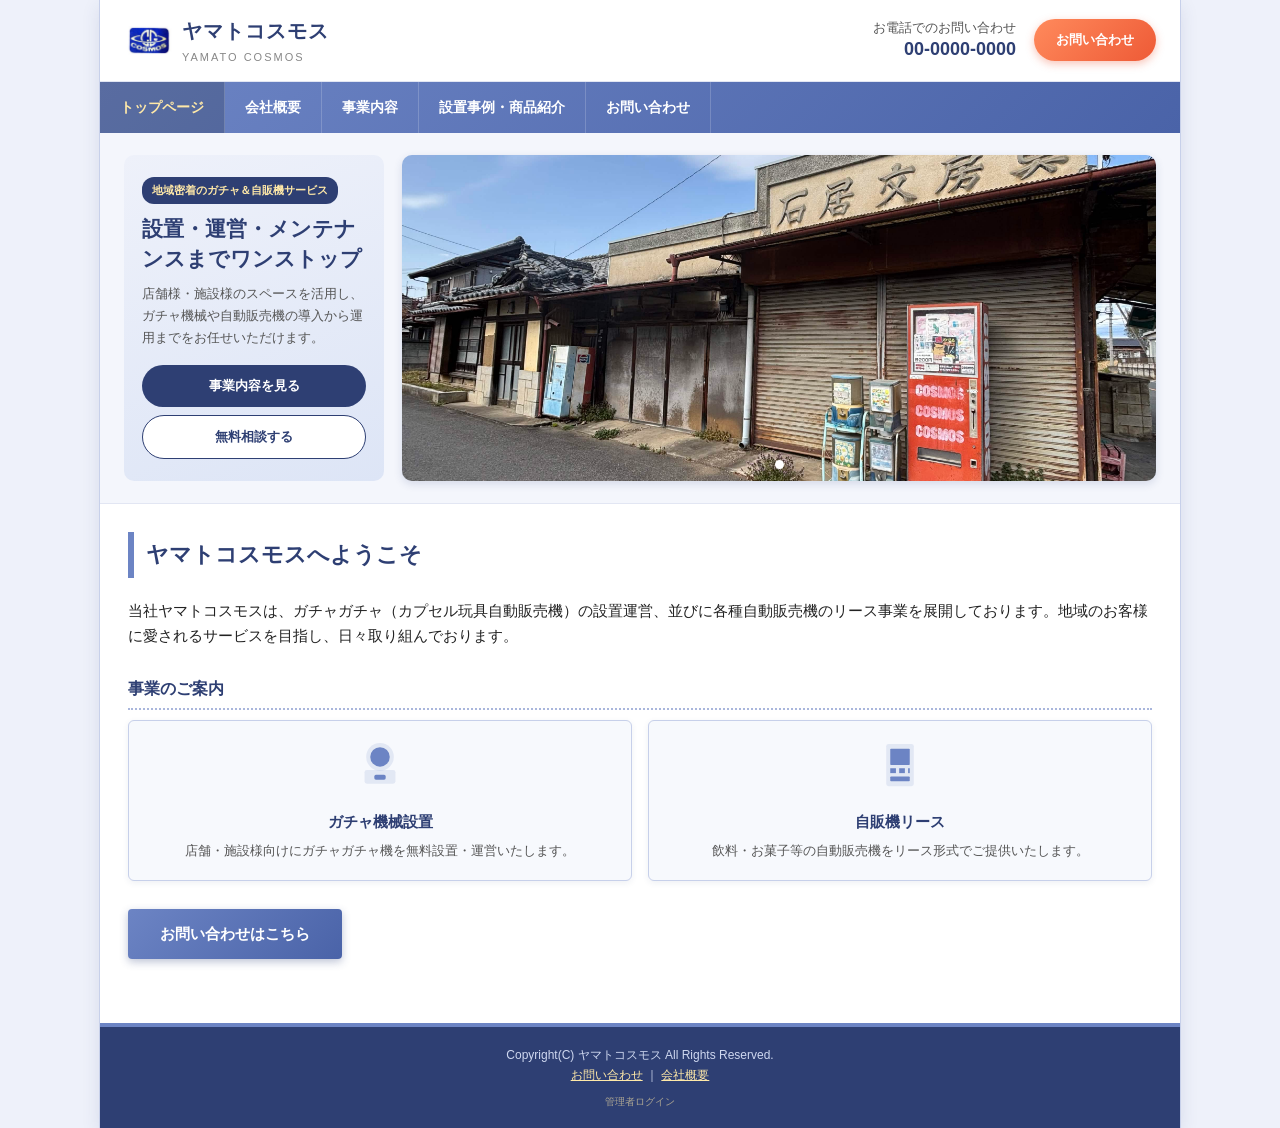
==== index.html @ c3f6469b "管理者ページをインライン編集方式に変更、フッターに管理者ログインリンクを追加" ====
<!DOCTYPE html>
<html lang="ja">
<head>
<meta charset="UTF-8">
<meta name="viewport" content="width=device-width, initial-scale=1">
<title>ヤマトコスモス｜ガチャ機械設置・自販機リース事業</title>
<meta name="description" content="ヤマトコスモスはガチャ機械の設置運営および自動販売機リース事業を行っております。">
<link rel="stylesheet" href="style.css">
</head>
<body>
<div class="page-wrap">

<div class="top-bar">
  <div class="logo-block">
    <img class="logo-img" src="images/cosmos-logo.jpg" data-ck="logo.src" data-ck-attr="src" alt="ヤマトコスモス ロゴ">
    <div>
      <div class="logo-text-main">ヤマトコスモス</div>
      <div class="logo-text-sub">YAMATO COSMOS</div>
    </div>
  </div>
  <div class="top-actions">
    <div class="top-tel">お電話でのお問い合わせ<br><span class="tel-number" data-ck="site.tel">00-0000-0000</span></div>
    <a class="top-cta" href="contact.html">お問い合わせ</a>
  </div>
</div>

<nav class="nav-bar">
  <ul>
    <li><a href="index.html" class="is-current">トップページ</a></li>
    <li><a href="company.html">会社概要</a></li>
    <li><a href="business.html">事業内容</a></li>
    <li><a href="products.html">設置事例・商品紹介</a></li>
    <li><a href="contact.html">お問い合わせ</a></li>
  </ul>
</nav>

<div class="hero-section">
  <div class="hero-intro">
    <span class="hero-tag" data-ck="index.heroTag">地域密着のガチャ＆自販機サービス</span>
    <h2 data-ck="index.heroTitle">設置・運営・メンテナンスまでワンストップ</h2>
    <p data-ck="index.heroDesc">店舗様・施設様のスペースを活用し、ガチャ機械や自動販売機の導入から運用までをお任せいただけます。</p>
    <div class="hero-buttons">
      <a class="hero-btn primary" href="business.html">事業内容を見る</a>
      <a class="hero-btn secondary" href="contact.html">無料相談する</a>
    </div>
  </div>
  <div class="hero-slideshow" id="hero-slideshow">
    <!-- スライド画像はここに追加/差し替えしてください -->
    <img src="images/slideshow/slide1.jpg" alt="ヤマトコスモス 写真1" class="slide is-active">
    <div class="slideshow-dots"></div>
  </div>
</div>

<div class="content">

  <h2 class="page-heading" data-ck="index.welcomeTitle">ヤマトコスモスへようこそ</h2>

  <p data-ck="index.welcomeBody">
    当社ヤマトコスモスは、ガチャガチャ（カプセル玩具自動販売機）の設置運営、
    並びに各種自動販売機のリース事業を展開しております。
    地域のお客様に愛されるサービスを目指し、日々取り組んでおります。
  </p>

  <h3 class="sub-heading">事業のご案内</h3>
  <div class="card-grid">
    <div class="icon-card">
      <svg viewBox="0 0 64 64" fill="none" xmlns="http://www.w3.org/2000/svg">
        <circle cx="32" cy="22" r="17" fill="#6c84c4" fill-opacity="0.15"/>
        <circle cx="32" cy="22" r="12" fill="#6c84c4"/>
        <rect x="13" y="38" width="38" height="17" rx="3" fill="#6c84c4" fill-opacity="0.15"/>
        <rect x="25" y="44" width="14" height="6" rx="2" fill="#6c84c4"/>
      </svg>
      <h4 data-ck="index.card1Title">ガチャ機械設置</h4>
      <p data-ck="index.card1Body">店舗・施設様向けにガチャガチャ機を無料設置・運営いたします。</p>
    </div>
    <div class="icon-card">
      <svg viewBox="0 0 64 64" fill="none" xmlns="http://www.w3.org/2000/svg">
        <rect x="15" y="6" width="34" height="52" rx="3" fill="#6c84c4" fill-opacity="0.15"/>
        <rect x="20" y="12" width="24" height="20" rx="1" fill="#6c84c4"/>
        <rect x="20" y="36" width="7" height="6" fill="#6c84c4"/>
        <rect x="31" y="36" width="7" height="6" fill="#6c84c4"/>
        <rect x="42" y="36" width="2" height="6" fill="#6c84c4"/>
        <rect x="20" y="46" width="24" height="6" rx="1" fill="#6c84c4"/>
      </svg>
      <h4 data-ck="index.card2Title">自販機リース</h4>
      <p data-ck="index.card2Body">飲料・お菓子等の自動販売機をリース形式でご提供いたします。</p>
    </div>
  </div>

  <div class="button-row">
    <a class="contact-button" href="contact.html">お問い合わせはこちら</a>
  </div>

</div>

<div class="footer-bar">
  Copyright(C) ヤマトコスモス All Rights Reserved.<br>
  <a href="contact.html">お問い合わせ</a> ｜ <a href="company.html">会社概要</a>
  <a class="admin-link" href="admin/index.html">管理者ログイン</a>
</div>

</div>
<script src="content-loader.js"></script>
<script src="edit-mode.js"></script>
<script src="slideshow.js"></script>
</body>
</html>
---- style.css ----
@charset "UTF-8";

* {
  box-sizing: border-box;
}

body {
  margin: 0;
  padding: 0;
  background-color: #eef1fa;
  font-family: "Yu Gothic", "Hiragino Kaku Gothic ProN", "Meiryo", "MS Pゴシック", sans-serif;
  font-size: 15px;
  color: #222222;
  line-height: 1.7;
}

a {
  color: #2347a8;
}

a:hover {
  color: #d6433d;
}

.page-wrap {
  max-width: 1080px;
  margin: 0 auto;
  background-color: #ffffff;
  box-shadow: 0 0 0 1px #c7d0ea, 0 6px 18px rgba(40, 60, 120, 0.12);
}

/* ===== トップバー（ロゴ＋連絡先） ===== */
.top-bar {
  position: relative;
  background-color: #ffffff;
  border-bottom: 1px solid #e2e6f3;
  padding: 14px 24px;
  display: flex;
  align-items: center;
  justify-content: space-between;
  flex-wrap: wrap;
  gap: 10px;
  overflow: hidden;
}

.logo-block {
  display: flex;
  align-items: center;
  gap: 10px;
}

.logo-img {
  width: 48px;
  height: 48px;
  object-fit: contain;
}

.logo-text-main {
  font-size: 20px;
  font-weight: bold;
  color: #2e3f73;
  letter-spacing: 1px;
}

.logo-text-sub {
  font-size: 11px;
  color: #888888;
  letter-spacing: 2px;
}

.top-actions {
  display: flex;
  align-items: center;
  gap: 18px;
  font-size: 13px;
}

.top-tel {
  text-align: right;
  color: #555555;
  line-height: 1.4;
}

.top-tel .tel-number {
  font-size: 18px;
  font-weight: bold;
  color: #2e3f73;
}

.top-cta {
  display: inline-block;
  background: linear-gradient(135deg, #ff8a5c 0%, #ee5a36 100%);
  color: #ffffff;
  font-weight: bold;
  padding: 10px 22px;
  border-radius: 24px;
  text-decoration: none;
  font-size: 13px;
  box-shadow: 0 3px 8px rgba(238, 90, 54, 0.35);
}

.top-cta:hover {
  background: linear-gradient(135deg, #ee5a36 0%, #d9431e 100%);
  color: #ffffff;
}

/* ===== アイコンナビ ===== */
.nav-bar {
  background: linear-gradient(135deg, #6c84c4 0%, #4a63a8 100%);
}

.nav-bar ul {
  list-style: none;
  margin: 0;
  padding: 0;
  display: flex;
  flex-wrap: wrap;
}

.nav-bar li {
  display: block;
}

.nav-bar li a {
  display: flex;
  align-items: center;
  color: #ffffff;
  padding: 14px 20px;
  text-decoration: none;
  font-size: 14px;
  font-weight: bold;
  border-right: 1px solid rgba(255,255,255,0.18);
}

.nav-bar li a .nav-icon {
  font-size: 18px;
}

.nav-bar li a:hover {
  background-color: rgba(255, 255, 255, 0.15);
  color: #ffe9a8;
}

.nav-bar li a.is-current {
  background-color: rgba(0, 0, 0, 0.18);
  color: #ffe9a8;
}

/* ===== ヒーロー / バナーグリッド ===== */
.hero-section {
  display: grid;
  grid-template-columns: 260px 1fr;
  gap: 18px;
  padding: 22px 24px;
  background-color: #f4f6fc;
  border-bottom: 1px solid #e2e6f3;
}

.hero-intro {
  background: linear-gradient(160deg, #eef1fa 0%, #dde5f6 100%);
  border-radius: 10px;
  padding: 22px 18px;
  display: flex;
  flex-direction: column;
  justify-content: center;
}

.hero-intro .hero-tag {
  display: inline-block;
  background-color: #2e3f73;
  color: #ffe9a8;
  font-size: 11px;
  font-weight: bold;
  padding: 4px 10px;
  border-radius: 12px;
  margin-bottom: 10px;
  width: fit-content;
}

.hero-intro h2 {
  margin: 0 0 10px 0;
  font-size: 21px;
  color: #2e3f73;
  line-height: 1.4;
}

.hero-intro p {
  margin: 0 0 16px 0;
  font-size: 13px;
  color: #555555;
}

.hero-intro .hero-buttons {
  display: flex;
  flex-direction: column;
  gap: 8px;
}

.hero-btn {
  display: block;
  text-align: center;
  padding: 10px;
  border-radius: 24px;
  font-size: 13px;
  font-weight: bold;
  text-decoration: none;
}

.hero-btn.primary {
  background-color: #2e3f73;
  color: #ffffff;
}

.hero-btn.primary:hover {
  background-color: #1f2c54;
  color: #ffffff;
}

.hero-btn.secondary {
  background-color: #ffffff;
  color: #2e3f73;
  border: 1px solid #2e3f73;
}

.hero-btn.secondary:hover {
  background-color: #eef1fa;
}

.banner-grid {
  display: grid;
  grid-template-columns: repeat(3, 1fr);
  grid-auto-rows: 130px;
  gap: 12px;
}

.banner-card {
  border-radius: 10px;
  padding: 16px;
  display: flex;
  flex-direction: column;
  justify-content: center;
  position: relative;
  overflow: hidden;
  text-decoration: none;
  color: #ffffff;
  box-shadow: 0 3px 8px rgba(40, 60, 120, 0.15);
}

.banner-card .banner-emoji {
  font-size: 30px;
  position: absolute;
  right: 12px;
  bottom: 8px;
  opacity: 0.85;
}

.banner-card .banner-kicker {
  font-size: 11px;
  font-weight: bold;
  background-color: rgba(255,255,255,0.25);
  padding: 2px 8px;
  border-radius: 10px;
  width: fit-content;
  margin-bottom: 8px;
}

.banner-card h3 {
  margin: 0;
  font-size: 15px;
  line-height: 1.4;
}

.banner-card p {
  margin: 4px 0 0 0;
  font-size: 11px;
  opacity: 0.9;
}

.banner-card.tone-blue { background: linear-gradient(135deg, #6c84c4 0%, #3a5298 100%); }
.banner-card.tone-orange { background: linear-gradient(135deg, #ffa869 0%, #ee5a36 100%); }
.banner-card.tone-green { background: linear-gradient(135deg, #7bc67e 0%, #3f9142 100%); }
.banner-card.tone-pink { background: linear-gradient(135deg, #f08bb4 0%, #d44d83 100%); }
.banner-card.tone-yellow { background: linear-gradient(135deg, #f0c349 0%, #d99a1b 100%); color: #43340a; }
.banner-card.tone-purple { background: linear-gradient(135deg, #a78bdb 0%, #6c4fb0 100%); }

.banner-card.span-2 {
  grid-column: span 2;
}

/* ===== ヒーロー写真スライドショー ===== */
.hero-slideshow {
  position: relative;
  border-radius: 10px;
  overflow: hidden;
  background-color: #dde5f6;
  box-shadow: 0 3px 8px rgba(40, 60, 120, 0.15);
  min-height: 280px;
}

.hero-slideshow .slide {
  position: absolute;
  top: 0;
  left: 0;
  width: 100%;
  height: 100%;
  object-fit: cover;
  opacity: 0;
  transition: opacity 0.8s ease;
}

.hero-slideshow .slide.is-active {
  opacity: 1;
}

.slideshow-dots {
  position: absolute;
  bottom: 12px;
  left: 0;
  right: 0;
  display: flex;
  justify-content: center;
  gap: 8px;
  z-index: 2;
}

.slideshow-dot {
  width: 9px;
  height: 9px;
  border-radius: 50%;
  background-color: rgba(255, 255, 255, 0.6);
  cursor: pointer;
}

.slideshow-dot.is-active {
  background-color: #ffffff;
}

/* ===== メインコンテンツ ===== */
.content {
  padding: 28px 28px 36px;
}

h2.page-heading {
  font-size: 22px;
  color: #2e3f73;
  border-left: 6px solid #6c84c4;
  padding: 4px 0 4px 12px;
  margin: 0 0 20px 0;
}

h3.sub-heading {
  font-size: 16px;
  color: #2e3f73;
  margin: 26px 0 10px 0;
  padding-bottom: 6px;
  border-bottom: 2px dotted #a9b6dc;
}

p {
  margin: 0 0 14px 0;
}

/* ===== お知らせ ===== */
.notice-box {
  background-color: #fffaf0;
  border: 1px solid #e8d8a8;
  border-left: 6px solid #e8b13a;
  padding: 14px 18px;
  margin-bottom: 24px;
  border-radius: 2px;
}

.notice-box strong {
  color: #b9790f;
}

.notice-box ul {
  margin: 8px 0 0 0;
  padding-left: 18px;
}

.notice-box li {
  margin-bottom: 4px;
}

/* ===== 情報テーブル ===== */
.info-table {
  width: 100%;
  border-collapse: collapse;
  margin-bottom: 20px;
  box-shadow: 0 1px 3px rgba(0,0,0,0.08);
}

.info-table th, .info-table td {
  border: 1px solid #c7d0ea;
  padding: 10px 14px;
  text-align: left;
  vertical-align: top;
}

.info-table th {
  width: 140px;
  background-color: #eef1fa;
  color: #2e3f73;
  white-space: nowrap;
}

.info-table td {
  background-color: #ffffff;
}

/* ===== カード/グリッド ===== */
.card-grid {
  display: grid;
  grid-template-columns: repeat(2, 1fr);
  gap: 16px;
  margin-bottom: 24px;
}

.icon-card, .card {
  background-color: #f7f9fd;
  border: 1px solid #c7d0ea;
  border-radius: 6px;
  padding: 18px 14px;
  text-align: center;
  box-shadow: 0 2px 6px rgba(40, 60, 120, 0.08);
  transition: transform 0.15s ease, box-shadow 0.15s ease;
}

.icon-card:hover, .card:hover {
  transform: translateY(-2px);
  box-shadow: 0 4px 10px rgba(40, 60, 120, 0.16);
}

.icon-card svg {
  width: 52px;
  height: 52px;
  margin-bottom: 10px;
}

.icon-card h4, .card h4 {
  margin: 0 0 6px 0;
  font-size: 15px;
  color: #2e3f73;
}

.icon-card p, .card p {
  margin: 0;
  font-size: 13px;
  color: #555555;
}

/* ===== ギャラリー ===== */
.gallery-grid {
  display: grid;
  grid-template-columns: repeat(3, 1fr);
  gap: 14px;
  margin-bottom: 24px;
}

.gallery-grid figure {
  margin: 0;
  background-color: #f7f9fd;
  border: 1px solid #c7d0ea;
  border-radius: 6px;
  padding: 6px;
  box-shadow: 0 2px 6px rgba(40, 60, 120, 0.08);
}

.gallery-grid img {
  width: 100%;
  height: 120px;
  object-fit: cover;
  display: block;
  border-radius: 3px;
}

.gallery-grid figcaption {
  font-size: 12px;
  margin-top: 6px;
  text-align: center;
  color: #444444;
}

.photo-placeholder {
  width: 100%;
  height: 120px;
  background: repeating-linear-gradient(45deg, #eef1fa, #eef1fa 10px, #e3e8f7 10px, #e3e8f7 20px);
  border: 1px dashed #a9b6dc;
  border-radius: 3px;
  display: flex;
  align-items: center;
  justify-content: center;
  font-size: 12px;
  color: #6c7aa8;
}

/* ===== ボタン ===== */
.button-row {
  margin: 28px 0;
}

a.contact-button {
  display: inline-block;
  background: linear-gradient(135deg, #6c84c4 0%, #4a63a8 100%);
  color: #ffffff;
  font-weight: bold;
  padding: 12px 32px;
  border-radius: 4px;
  text-decoration: none;
  box-shadow: 0 3px 8px rgba(40, 60, 120, 0.3);
}

a.contact-button:hover {
  background: linear-gradient(135deg, #5a72b4 0%, #3a5298 100%);
  color: #ffffff;
}

/* ===== フォーム ===== */
.contact-form {
  background-color: #f7f9fd;
  border: 1px solid #c7d0ea;
  border-radius: 6px;
  padding: 20px;
}

.contact-form .form-row {
  margin-bottom: 16px;
}

.contact-form label {
  display: block;
  font-weight: bold;
  margin-bottom: 5px;
  font-size: 13px;
  color: #2e3f73;
}

.contact-form input,
.contact-form textarea {
  width: 100%;
  padding: 9px 10px;
  border: 1px solid #b6c0e0;
  border-radius: 3px;
  font-size: 13px;
  font-family: inherit;
}

.contact-form input:focus,
.contact-form textarea:focus {
  outline: 2px solid #6c84c4;
  border-color: #6c84c4;
}

.contact-form button {
  background: linear-gradient(135deg, #6c84c4 0%, #4a63a8 100%);
  color: #ffffff;
  font-weight: bold;
  padding: 10px 32px;
  border: none;
  border-radius: 4px;
  font-size: 14px;
  cursor: pointer;
  box-shadow: 0 3px 8px rgba(40, 60, 120, 0.3);
}

.contact-form button:hover {
  background: linear-gradient(135deg, #5a72b4 0%, #3a5298 100%);
}

.form-note {
  font-size: 12px;
  color: #888888;
}

/* ===== フッター ===== */
.footer-bar {
  background-color: #2e3f73;
  color: #cfd8f0;
  border-top: 4px solid #6c84c4;
  padding: 18px 28px;
  font-size: 12px;
  text-align: center;
}

.footer-bar a {
  color: #ffe9a8;
}

.footer-bar a:hover {
  color: #ffffff;
}

.admin-link {
  display: block;
  margin-top: 8px;
  font-size: 10px;
  color: #5a6a96;
  opacity: 0.6;
  text-decoration: none;
}

.admin-link:hover {
  color: #cfd8f0;
  opacity: 1;
}

@media (max-width: 760px) {
  .hero-section {
    grid-template-columns: 1fr;
  }
  .banner-grid {
    grid-template-columns: repeat(2, 1fr);
  }
  .banner-card.span-2 {
    grid-column: span 2;
  }
}

@media (max-width: 600px) {
  .card-grid, .gallery-grid {
    grid-template-columns: 1fr;
  }
  .banner-grid {
    grid-template-columns: 1fr;
  }
  .banner-card.span-2 {
    grid-column: span 1;
  }
  .nav-bar li a {
    padding: 10px 12px;
    font-size: 12px;
  }
  .content {
    padding: 20px 18px 28px;
  }
  .top-actions {
    width: 100%;
    justify-content: space-between;
  }
}

/* ===== 編集モード ===== */
body.ck-edit-mode {
  padding-bottom: 60px;
}

.ck-relative {
  position: relative !important;
}

.ck-pencil {
  position: absolute;
  top: -10px;
  right: -10px;
  width: 26px;
  height: 26px;
  border-radius: 50%;
  background-color: #ffffff;
  border: 1px solid #c7d0ea;
  box-shadow: 0 2px 5px rgba(40, 60, 120, 0.25);
  font-size: 13px;
  line-height: 1;
  cursor: pointer;
  z-index: 5;
}

.ck-pencil:hover {
  background-color: #eef1fa;
}

[data-ck] {
  position: relative;
  outline: 1px dashed transparent;
}

body.ck-edit-mode [data-ck]:not([data-ck-attr]) {
  outline: 1px dashed #b6c0e0;
  padding-right: 4px;
}

.ck-edit-box {
  width: 100%;
  font: inherit;
  color: inherit;
  padding: 4px 6px;
  border: 1px solid #6c84c4;
  border-radius: 3px;
  box-sizing: border-box;
}

.ck-image-wrap {
  position: relative;
  display: inline-block;
}

.ck-image-wrap img {
  display: block;
}

.ck-pencil-image {
  top: 6px;
  right: 6px;
}

#ck-save-bar {
  position: fixed;
  bottom: 0;
  left: 0;
  right: 0;
  background-color: #2e3f73;
  color: #ffffff;
  padding: 12px 20px;
  display: flex;
  align-items: center;
  justify-content: space-between;
  gap: 12px;
  font-size: 13px;
  z-index: 1000;
  box-shadow: 0 -2px 8px rgba(0,0,0,0.2);
}

#ck-save-status {
  flex: 1;
}

#ck-save-btn, #ck-logout-btn {
  border: none;
  border-radius: 4px;
  padding: 8px 18px;
  font-weight: bold;
  cursor: pointer;
}

#ck-save-btn {
  background-color: #ee5a36;
  color: #ffffff;
}

#ck-save-btn.ck-dirty {
  background-color: #ff8a3c;
}

#ck-logout-btn {
  background-color: #4a63a8;
  color: #ffffff;
}
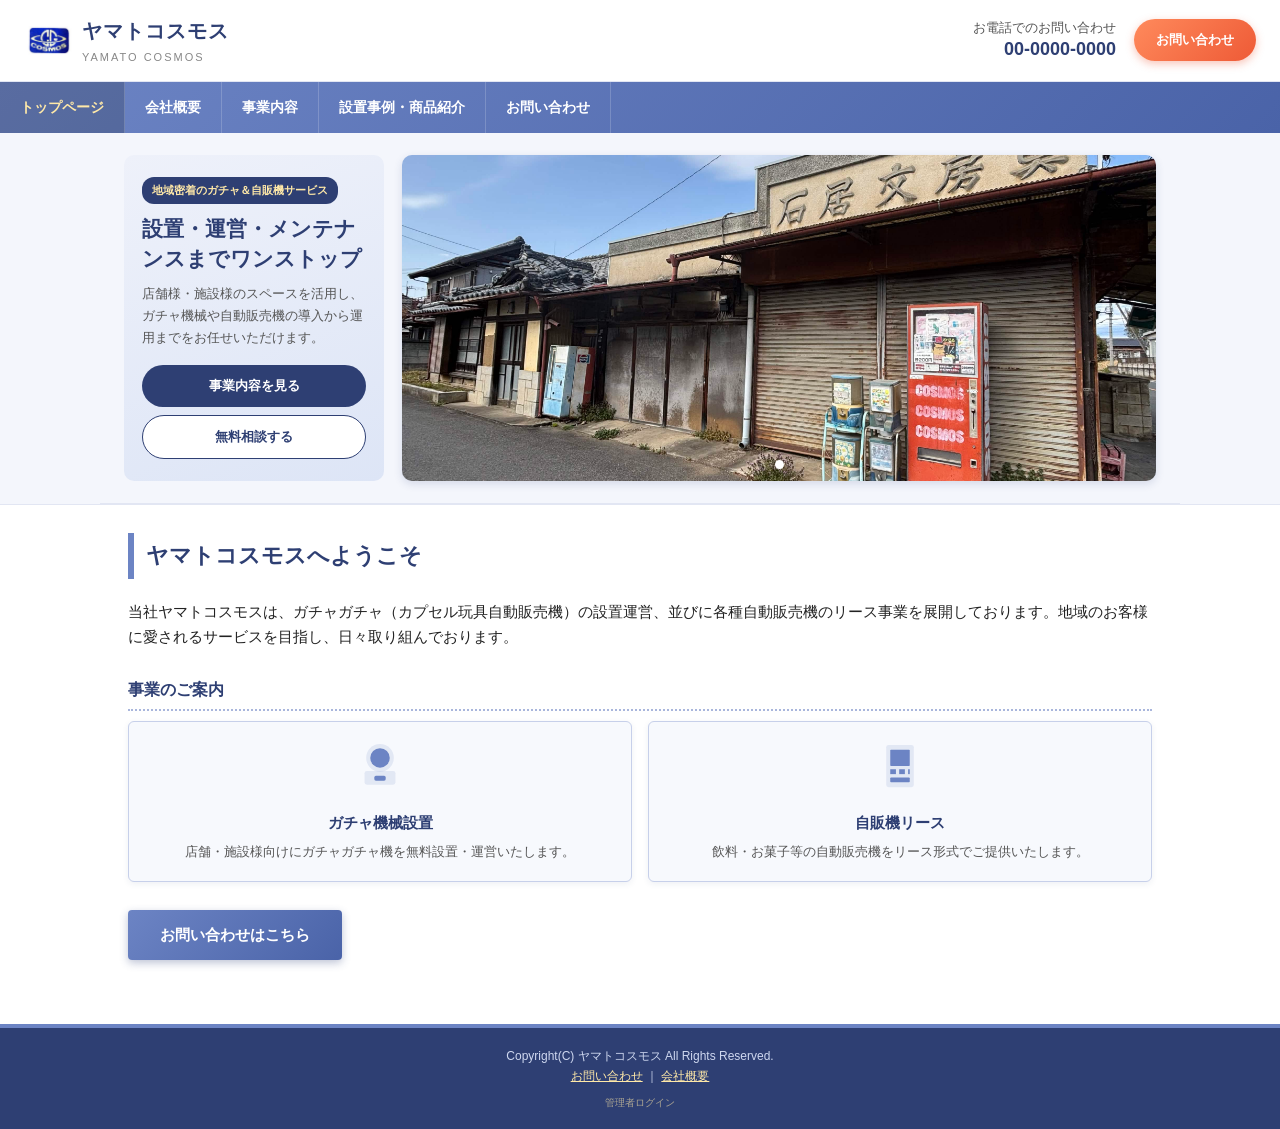
==== commit 0d9591ff: "サイトを画面幅いっぱいに表示するよう変更" ====
--- a/index.html
+++ b/index.html
@@ -34,6 +34,7 @@
   </ul>
 </nav>
 
+<div class="hero-section-bg">
 <div class="hero-section">
   <div class="hero-intro">
     <span class="hero-tag" data-ck="index.heroTag">地域密着のガチャ＆自販機サービス</span>
@@ -49,6 +50,7 @@
     <img src="images/slideshow/slide1.jpg" alt="ヤマトコスモス 写真1" class="slide is-active">
     <div class="slideshow-dots"></div>
   </div>
+</div>
 </div>
 
 <div class="content">
--- a/style.css
+++ b/style.css
@@ -23,10 +23,8 @@
 }
 
 .page-wrap {
-  max-width: 1080px;
-  margin: 0 auto;
+  width: 100%;
   background-color: #ffffff;
-  box-shadow: 0 0 0 1px #c7d0ea, 0 6px 18px rgba(40, 60, 120, 0.12);
 }
 
 /* ===== トップバー（ロゴ＋連絡先） ===== */
@@ -151,7 +149,14 @@
   display: grid;
   grid-template-columns: 260px 1fr;
   gap: 18px;
+  max-width: 1080px;
+  margin: 0 auto;
   padding: 22px 24px;
+  background-color: #f4f6fc;
+  border-bottom: 1px solid #e2e6f3;
+}
+
+.hero-section-bg {
   background-color: #f4f6fc;
   border-bottom: 1px solid #e2e6f3;
 }
@@ -337,6 +342,8 @@
 
 /* ===== メインコンテンツ ===== */
 .content {
+  max-width: 1080px;
+  margin: 0 auto;
   padding: 28px 28px 36px;
 }
 
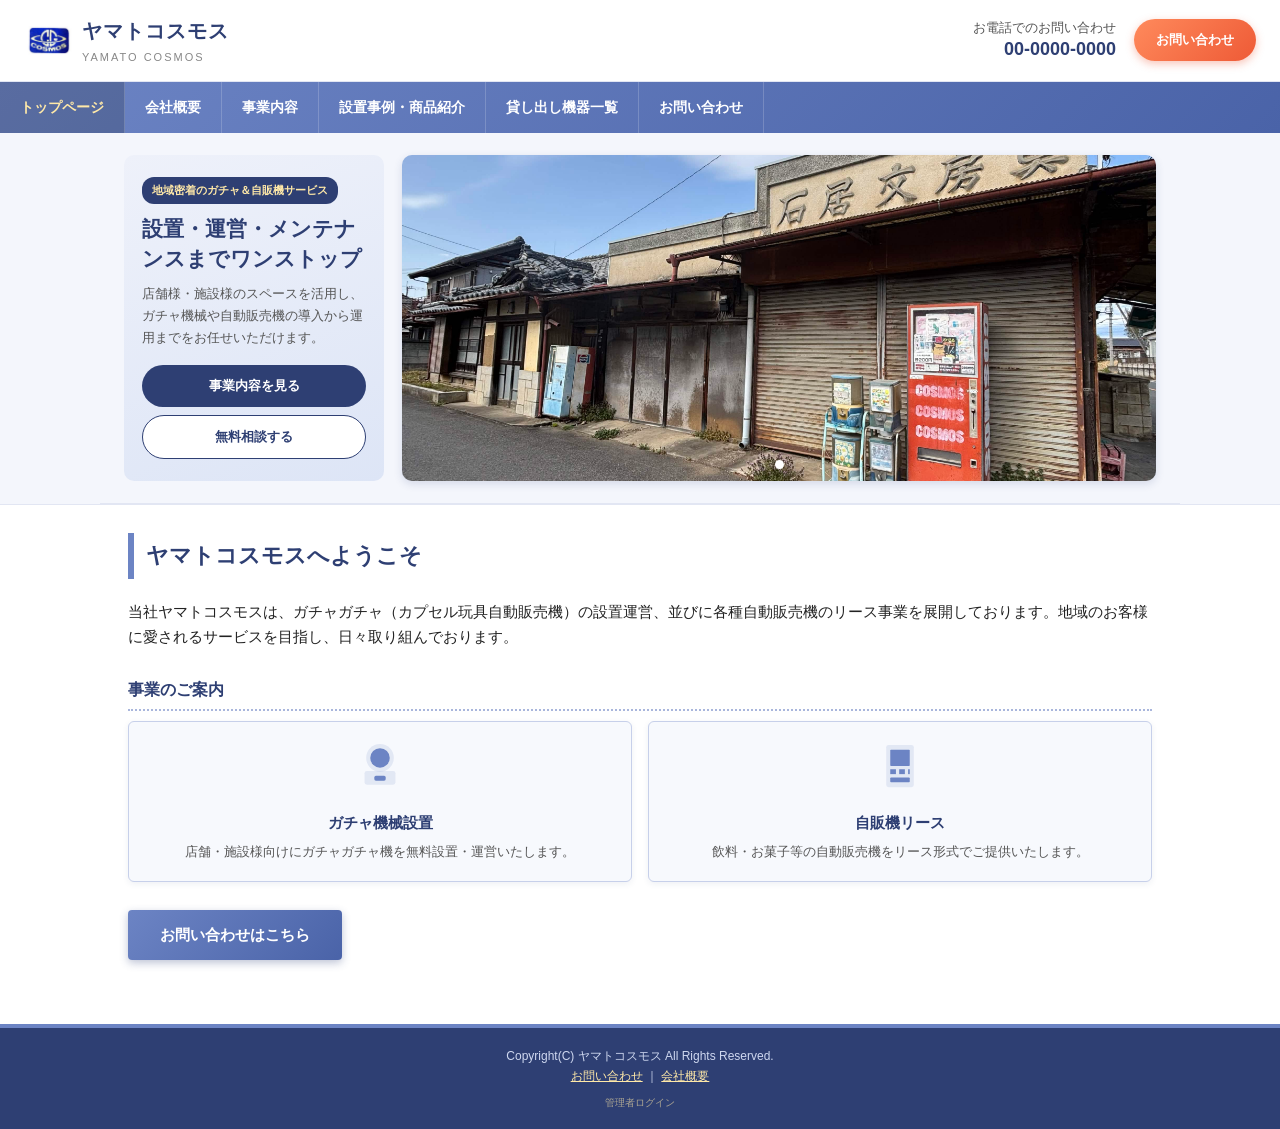
==== commit 6add72d1: "貸し出し機器一覧ページと全ページナビリンクを追加 Co-Authored-By: Claude Sonnet 4.6 <noreply@anthropic.com>" ====
--- a/index.html
+++ b/index.html
@@ -30,6 +30,7 @@
     <li><a href="company.html">会社概要</a></li>
     <li><a href="business.html">事業内容</a></li>
     <li><a href="products.html">設置事例・商品紹介</a></li>
+    <li><a href="equipment.html">貸し出し機器一覧</a></li>
     <li><a href="contact.html">お問い合わせ</a></li>
   </ul>
 </nav>
--- a/style.css
+++ b/style.css
@@ -752,3 +752,81 @@
   background-color: #4a63a8;
   color: #ffffff;
 }
+
+/* ===== 設置事例ギャラリー編集コントロール ===== */
+.products-item {
+  position: relative;
+}
+
+.products-item .ck-pencil-image {
+  top: 4px;
+  right: 4px;
+}
+
+.ck-pencil-caption {
+  position: static !important;
+  display: inline-block !important;
+  vertical-align: middle;
+  width: 20px !important;
+  height: 20px !important;
+  font-size: 11px !important;
+  margin-left: 4px;
+  top: auto !important;
+  right: auto !important;
+  box-shadow: none;
+}
+
+.ck-delete-item {
+  position: absolute;
+  top: 4px;
+  left: 4px;
+  background-color: #e05555;
+  color: #ffffff;
+  border: none;
+  border-radius: 50%;
+  width: 22px;
+  height: 22px;
+  font-size: 11px;
+  cursor: pointer;
+  z-index: 10;
+  display: flex;
+  align-items: center;
+  justify-content: center;
+  line-height: 1;
+}
+
+.ck-delete-item:hover {
+  background-color: #c03030;
+}
+
+.products-add-wrapper {
+  display: flex;
+  align-items: center;
+  justify-content: center;
+  min-height: 100px;
+  border: 2px dashed #a9b6dc;
+  border-radius: 6px;
+  background-color: #f7f9fd;
+}
+
+.ck-add-item {
+  background: linear-gradient(135deg, #6c84c4 0%, #4a63a8 100%);
+  color: #ffffff;
+  border: none;
+  border-radius: 6px;
+  padding: 10px 20px;
+  font-size: 14px;
+  font-weight: bold;
+  cursor: pointer;
+  box-shadow: 0 3px 8px rgba(40, 60, 120, 0.3);
+}
+
+.ck-add-item:hover {
+  background: linear-gradient(135deg, #5a72b4 0%, #3a5298 100%);
+}
+
+.products-photo[src=""] {
+  background: repeating-linear-gradient(45deg, #eef1fa, #eef1fa 10px, #e3e8f7 10px, #e3e8f7 20px);
+  border: 1px dashed #a9b6dc;
+  min-height: 120px;
+}
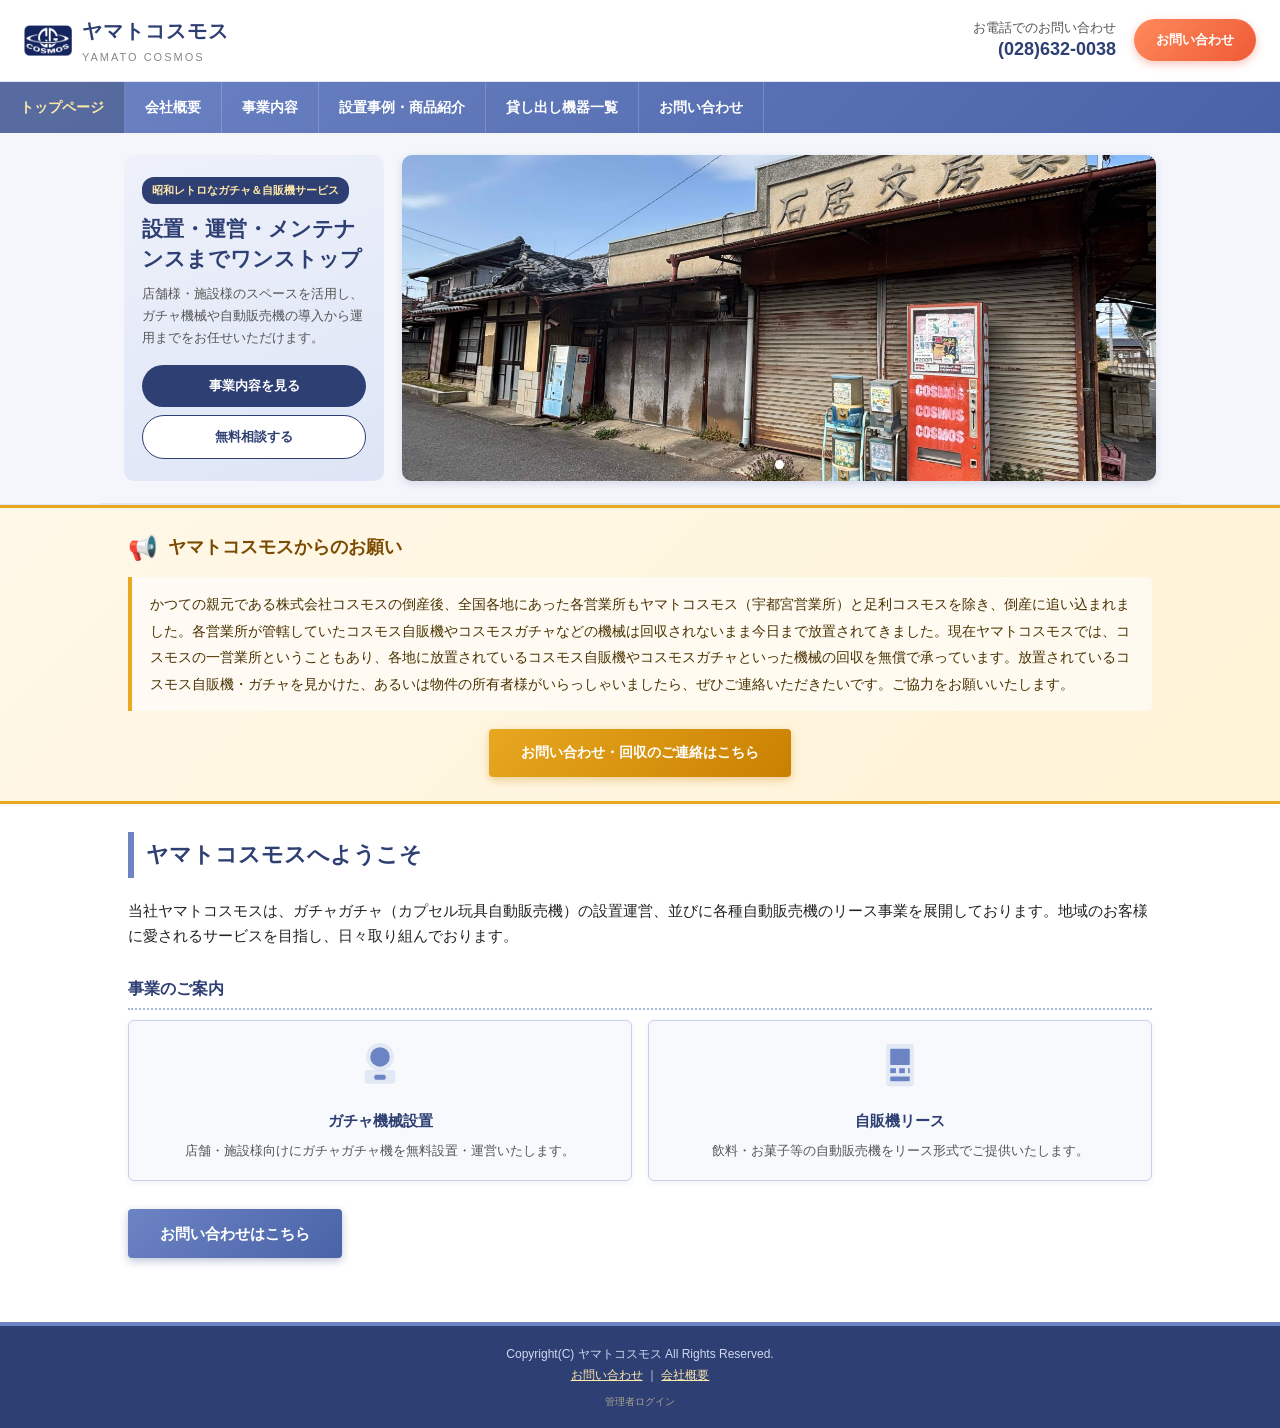
==== commit 42cfcc5b: "トップページにヤマトコスモスからのお願いバナーを追加 Co-Authored-By: Claude Sonnet 4.6 <noreply@anthropic.com>" ====
--- a/index.html
+++ b/index.html
@@ -5,6 +5,7 @@
 <meta name="viewport" content="width=device-width, initial-scale=1">
 <title>ヤマトコスモス｜ガチャ機械設置・自販機リース事業</title>
 <meta name="description" content="ヤマトコスモスはガチャ機械の設置運営および自動販売機リース事業を行っております。">
+<link rel="icon" href="images/cosmos-logo.jpg">
 <link rel="stylesheet" href="style.css">
 </head>
 <body>
@@ -50,6 +51,19 @@
     <!-- スライド画像はここに追加/差し替えしてください -->
     <img src="images/slideshow/slide1.jpg" alt="ヤマトコスモス 写真1" class="slide is-active">
     <div class="slideshow-dots"></div>
+  </div>
+</div>
+</div>
+
+<div class="request-banner-bg">
+<div class="request-banner">
+  <div class="request-banner-header">
+    <span class="request-banner-icon">📢</span>
+    <h2 class="request-banner-title" data-ck="request.title">ヤマトコスモスからのお願い</h2>
+  </div>
+  <div class="request-banner-body" data-ck="request.body">かつての親元である株式会社コスモスの倒産後、全国各地にあった各営業所もヤマトコスモス（宇都宮営業所）と足利コスモスを除き、倒産に追い込まれました。各営業所が管轄していたコスモス自販機やコスモスガチャなどの機械は回収されないまま今日まで放置されてきました。現在ヤマトコスモスでは、コスモスの一営業所ということもあり、各地に放置されているコスモス自販機やコスモスガチャといった機械の回収を無償で承っています。放置されているコスモス自販機・ガチャを見かけた、あるいは物件の所有者様がいらっしゃいましたら、ぜひご連絡いただきたいです。ご協力をお願いいたします。</div>
+  <div class="request-banner-footer">
+    <a class="request-banner-btn" href="contact.html">お問い合わせ・回収のご連絡はこちら</a>
   </div>
 </div>
 </div>
--- a/style.css
+++ b/style.css
@@ -753,6 +753,190 @@
   color: #ffffff;
 }
 
+/* ===== お願いバナー ===== */
+.request-banner-bg {
+  background: linear-gradient(135deg, #fff8e8 0%, #fff3d6 100%);
+  border-top: 3px solid #e8a820;
+  border-bottom: 3px solid #e8a820;
+}
+
+.request-banner {
+  max-width: 1080px;
+  margin: 0 auto;
+  padding: 24px 28px;
+}
+
+.request-banner-header {
+  display: flex;
+  align-items: center;
+  gap: 10px;
+  margin-bottom: 14px;
+}
+
+.request-banner-icon {
+  font-size: 24px;
+  line-height: 1;
+}
+
+.request-banner-title {
+  margin: 0;
+  font-size: 18px;
+  font-weight: bold;
+  color: #7a4a00;
+  position: relative;
+}
+
+.request-banner-body {
+  font-size: 14px;
+  line-height: 1.9;
+  color: #4a3200;
+  background-color: rgba(255,255,255,0.6);
+  border-left: 4px solid #e8a820;
+  padding: 14px 18px;
+  border-radius: 0 6px 6px 0;
+  margin-bottom: 18px;
+  position: relative;
+}
+
+.request-banner-footer {
+  text-align: center;
+}
+
+.request-banner-btn {
+  display: inline-block;
+  background: linear-gradient(135deg, #e8a820 0%, #c98000 100%);
+  color: #ffffff;
+  font-weight: bold;
+  padding: 12px 32px;
+  border-radius: 4px;
+  text-decoration: none;
+  font-size: 14px;
+  box-shadow: 0 3px 8px rgba(200, 130, 0, 0.35);
+}
+
+.request-banner-btn:hover {
+  background: linear-gradient(135deg, #c98000 0%, #a86800 100%);
+  color: #ffffff;
+}
+
+/* ===== 貸し出し機器一覧 ===== */
+#equipment-list {
+  display: flex;
+  flex-direction: column;
+  gap: 16px;
+  margin-bottom: 24px;
+}
+
+.eq-card {
+  display: grid;
+  grid-template-columns: 180px 1fr;
+  gap: 18px;
+  align-items: start;
+  background-color: #f7f9fd;
+  border: 1px solid #c7d0ea;
+  border-radius: 8px;
+  padding: 16px;
+  box-shadow: 0 2px 6px rgba(40, 60, 120, 0.08);
+  position: relative;
+}
+
+.eq-photo-wrap {
+  position: relative;
+  width: 180px;
+}
+
+.eq-photo {
+  width: 180px;
+  height: 140px;
+  object-fit: cover;
+  border-radius: 4px;
+  display: block;
+}
+
+.eq-photo[src=""] {
+  background: repeating-linear-gradient(45deg, #eef1fa, #eef1fa 10px, #e3e8f7 10px, #e3e8f7 20px);
+  border: 1px dashed #a9b6dc;
+  min-height: 140px;
+}
+
+.eq-body {
+  display: flex;
+  flex-direction: column;
+  gap: 6px;
+}
+
+.eq-name {
+  font-size: 17px;
+  font-weight: bold;
+  color: #2e3f73;
+  position: relative;
+  padding-right: 28px;
+}
+
+.eq-desc {
+  font-size: 13px;
+  color: #555555;
+  line-height: 1.6;
+  position: relative;
+  padding-right: 28px;
+}
+
+.eq-price {
+  font-size: 15px;
+  font-weight: bold;
+  color: #ee5a36;
+  position: relative;
+  padding-right: 28px;
+}
+
+.eq-contact {
+  font-size: 12px;
+  color: #666666;
+  border-top: 1px dotted #c7d0ea;
+  padding-top: 8px;
+  margin-top: 4px;
+  display: flex;
+  flex-wrap: wrap;
+  gap: 10px;
+  align-items: center;
+}
+
+.eq-contact-label {
+  font-weight: bold;
+  color: #2e3f73;
+  white-space: nowrap;
+}
+
+.eq-contact-name,
+.eq-contact-tel,
+.eq-contact-email {
+  position: relative;
+  white-space: nowrap;
+}
+
+.eq-contact-tel::before { content: "TEL："; color: #888; }
+.eq-contact-email::before { content: "Mail："; color: #888; }
+
+.eq-add-wrapper {
+  display: flex;
+  align-items: center;
+  justify-content: center;
+  padding: 20px;
+  border: 2px dashed #a9b6dc;
+  border-radius: 8px;
+  background-color: #f7f9fd;
+}
+
+@media (max-width: 600px) {
+  .eq-card {
+    grid-template-columns: 1fr;
+  }
+  .eq-photo-wrap,
+  .eq-photo {
+    width: 100%;
+  }
+}
+
 /* ===== 設置事例ギャラリー編集コントロール ===== */
 .products-item {
   position: relative;
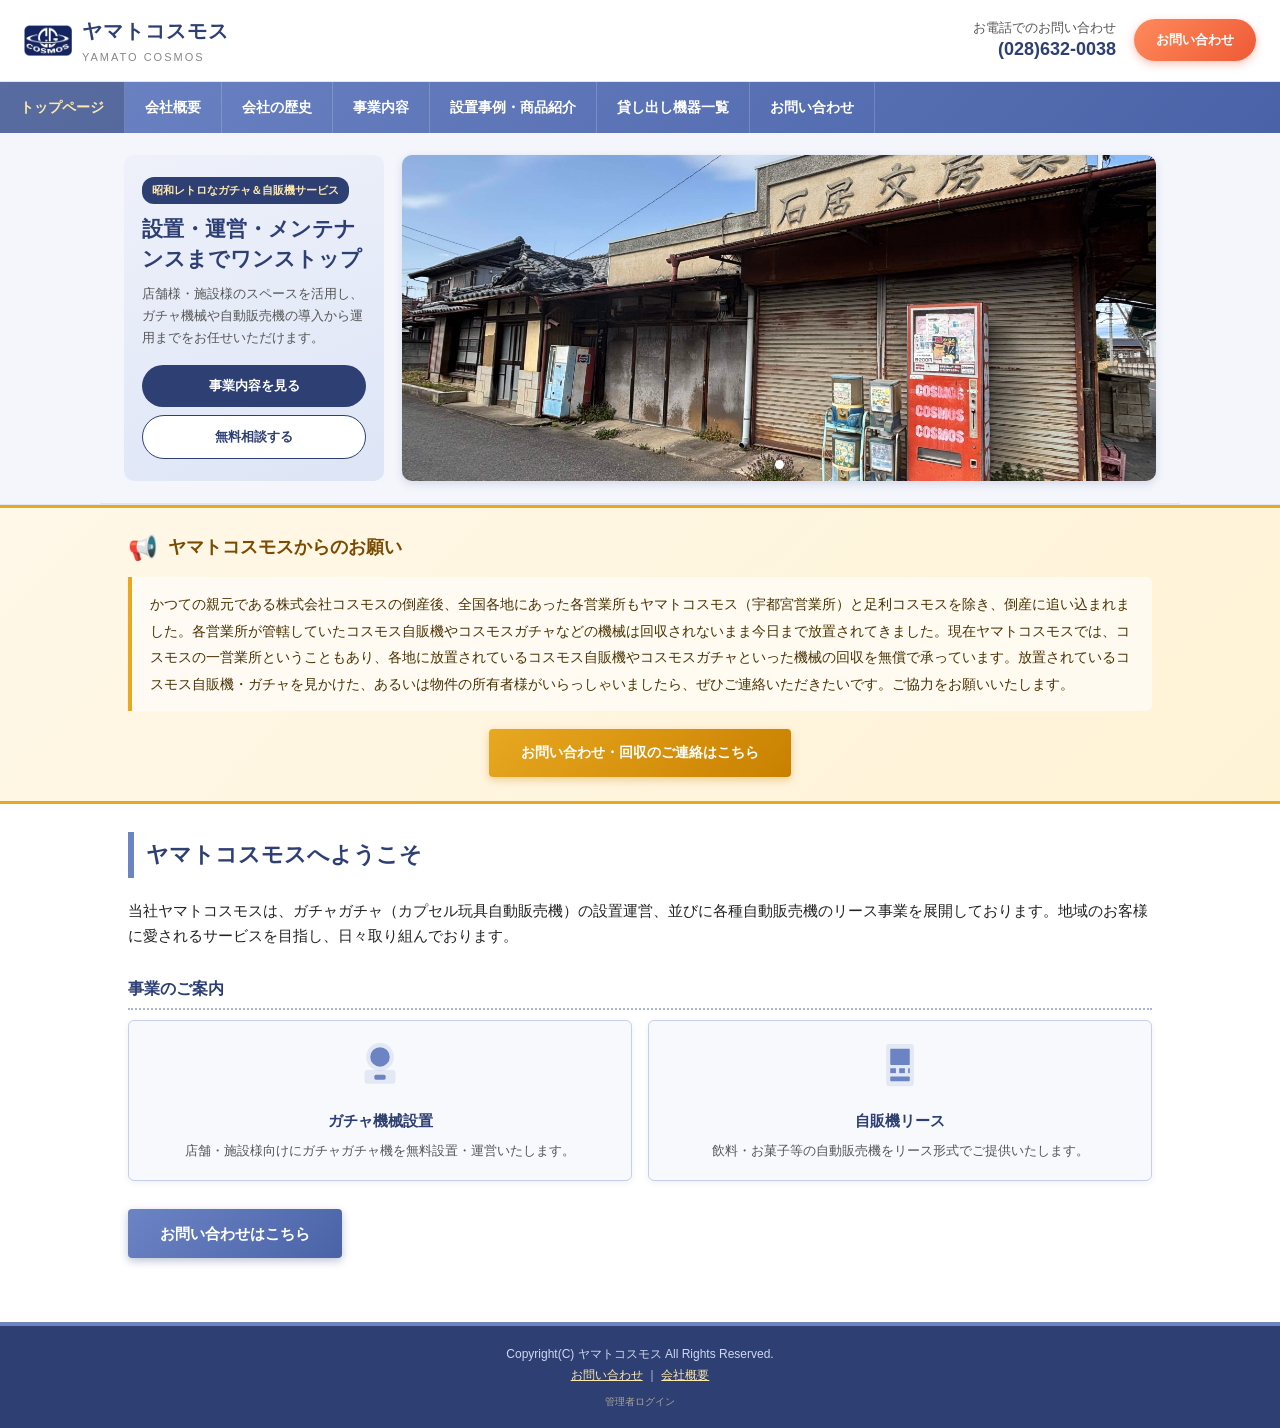
==== commit b65312ed: "会社の歴史ページを追加（タイムライン形式・動的管理対応） - history.html: 新規作成（タイムライン表示） - 全ページナビに「会社の歴史」リンクを追加 - content.json: h" ====
--- a/index.html
+++ b/index.html
@@ -3,8 +3,39 @@
 <head>
 <meta charset="UTF-8">
 <meta name="viewport" content="width=device-width, initial-scale=1">
-<title>ヤマトコスモス｜ガチャ機械設置・自販機リース事業</title>
-<meta name="description" content="ヤマトコスモスはガチャ機械の設置運営および自動販売機リース事業を行っております。">
+<title>ヤマトコスモス｜ガチャ機械設置・自販機リース｜栃木県宇都宮市</title>
+<meta name="description" content="栃木県宇都宮市のヤマトコスモスは、ガチャ機械（カプセル玩具自動販売機）の無料設置・運営および各種自動販売機のリース事業を行っています。コスモス自販機・ガチャの無償回収も承ります。">
+<meta name="keywords" content="ガチャ機械,ガチャガチャ,カプセル玩具,自動販売機,リース,設置,宇都宮,栃木,コスモス,回収">
+<link rel="canonical" href="https://snazzy-pastelito-931d9d.netlify.app/">
+<meta property="og:type" content="website">
+<meta property="og:title" content="ヤマトコスモス｜ガチャ機械設置・自販機リース｜栃木県宇都宮市">
+<meta property="og:description" content="栃木県宇都宮市のヤマトコスモスは、ガチャ機械の無料設置・運営および自動販売機リース事業を行っています。">
+<meta property="og:url" content="https://snazzy-pastelito-931d9d.netlify.app/">
+<meta property="og:image" content="https://snazzy-pastelito-931d9d.netlify.app/images/cosmos-logo.jpg">
+<meta property="og:site_name" content="ヤマトコスモス">
+<meta property="og:locale" content="ja_JP">
+<meta name="google-site-verification" content="E5Ikd73fxBTvg6cC6_A-5Q6plKv8Ps7fL6QzL5LzGoI" />
+<script type="application/ld+json">
+{
+  "@context": "https://schema.org",
+  "@type": "LocalBusiness",
+  "name": "ヤマトコスモス",
+  "description": "ガチャ機械（カプセル玩具自動販売機）の無料設置・運営および各種自動販売機のリース事業。コスモス自販機・ガチャの無償回収も承ります。",
+  "url": "https://snazzy-pastelito-931d9d.netlify.app/",
+  "logo": "https://snazzy-pastelito-931d9d.netlify.app/images/cosmos-logo.jpg",
+  "address": {
+    "@type": "PostalAddress",
+    "streetAddress": "川田町766",
+    "addressLocality": "宇都宮市",
+    "addressRegion": "栃木県",
+    "postalCode": "321-0111",
+    "addressCountry": "JP"
+  },
+  "telephone": "(028)632-0038",
+  "areaServed": "JP",
+  "serviceType": ["ガチャ機械設置", "自動販売機リース", "アミューズメント機材リース"]
+}
+</script>
 <link rel="icon" href="images/cosmos-logo.jpg">
 <link rel="stylesheet" href="style.css">
 </head>
@@ -29,6 +60,7 @@
   <ul>
     <li><a href="index.html" class="is-current">トップページ</a></li>
     <li><a href="company.html">会社概要</a></li>
+    <li><a href="history.html">会社の歴史</a></li>
     <li><a href="business.html">事業内容</a></li>
     <li><a href="products.html">設置事例・商品紹介</a></li>
     <li><a href="equipment.html">貸し出し機器一覧</a></li>
--- a/style.css
+++ b/style.css
@@ -753,6 +753,98 @@
   color: #ffffff;
 }
 
+/* ===== 会社の歴史タイムライン ===== */
+#history-timeline {
+  position: relative;
+  margin: 24px 0 32px 0;
+}
+
+#history-timeline::before {
+  content: "";
+  position: absolute;
+  left: 90px;
+  top: 0;
+  bottom: 0;
+  width: 3px;
+  background: linear-gradient(to bottom, #6c84c4, #a9b6dc);
+}
+
+.ht-item {
+  display: flex;
+  gap: 0;
+  margin-bottom: 28px;
+  position: relative;
+  align-items: flex-start;
+}
+
+.ht-year {
+  width: 80px;
+  flex-shrink: 0;
+  font-size: 14px;
+  font-weight: bold;
+  color: #2e3f73;
+  text-align: right;
+  padding-top: 4px;
+  position: relative;
+}
+
+.ht-dot {
+  width: 20px;
+  flex-shrink: 0;
+  display: flex;
+  justify-content: center;
+  padding-top: 8px;
+}
+
+.ht-dot::before {
+  content: "";
+  width: 13px;
+  height: 13px;
+  border-radius: 50%;
+  background: #6c84c4;
+  border: 3px solid #ffffff;
+  box-shadow: 0 0 0 2px #6c84c4;
+  display: block;
+}
+
+.ht-body {
+  flex: 1;
+  background: #f7f9fd;
+  border: 1px solid #c7d0ea;
+  border-radius: 6px;
+  padding: 12px 14px;
+  margin-left: 10px;
+  box-shadow: 0 2px 4px rgba(40,60,120,0.06);
+  position: relative;
+}
+
+.ht-title {
+  font-size: 14px;
+  font-weight: bold;
+  color: #2e3f73;
+  margin-bottom: 4px;
+  position: relative;
+  padding-right: 28px;
+}
+
+.ht-desc {
+  font-size: 13px;
+  color: #555555;
+  line-height: 1.7;
+  position: relative;
+  padding-right: 28px;
+}
+
+.ht-add-wrapper {
+  display: flex;
+  align-items: center;
+  justify-content: center;
+  padding: 16px;
+  border: 2px dashed #a9b6dc;
+  border-radius: 6px;
+  margin-left: 110px;
+}
+
 /* ===== お願いバナー ===== */
 .request-banner-bg {
   background: linear-gradient(135deg, #fff8e8 0%, #fff3d6 100%);
